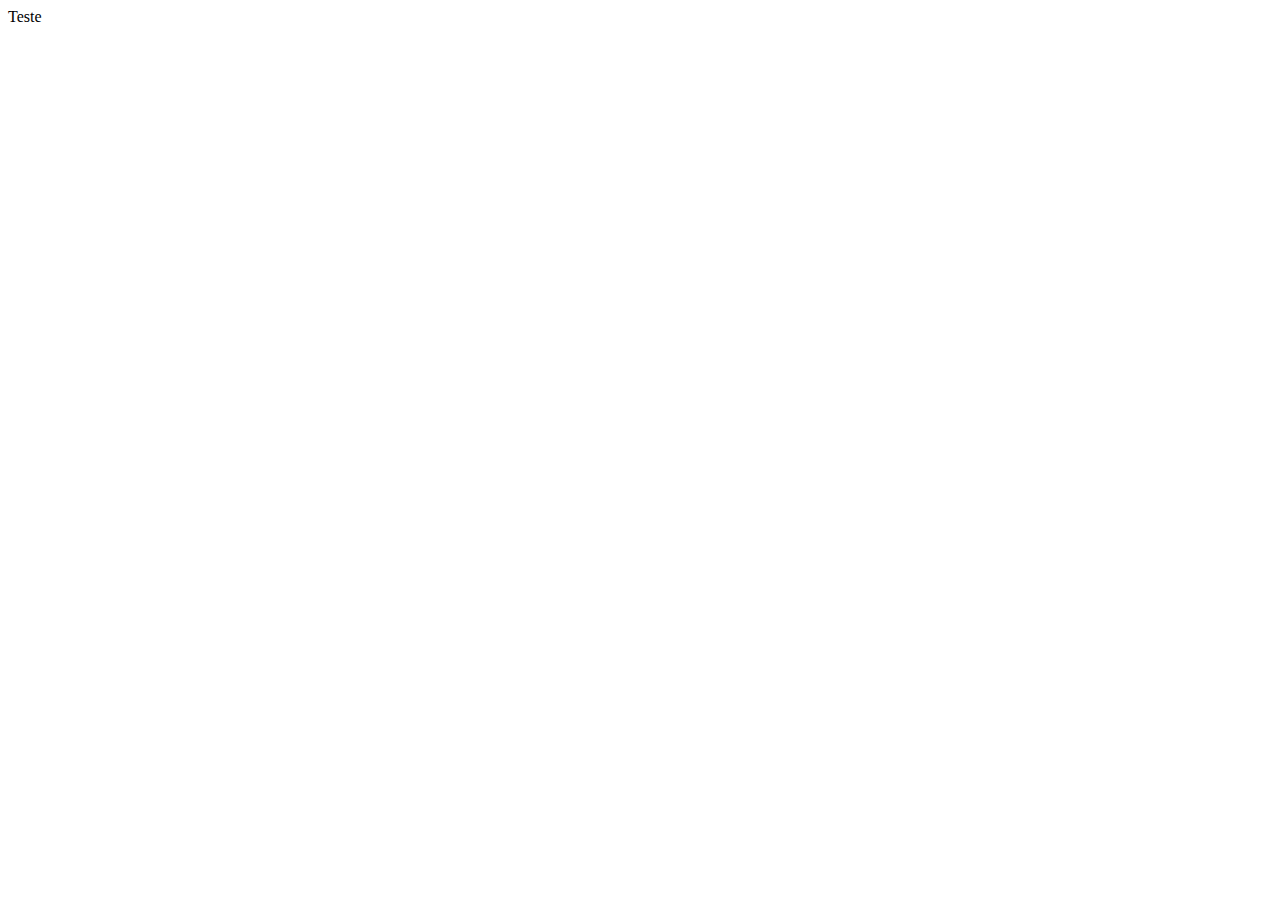
==== ecommerce.html @ 1e040b03 "Finalização da Página Inicial" ====
<!DOCTYPE html>
<html lang="en">
  <head>
    <meta charset="UTF-8" />
    <meta name="viewport" content="width=device-width, initial-scale=1.0" />
    <title>Document</title>
  </head>
  <body>
    Teste
  </body>
</html>
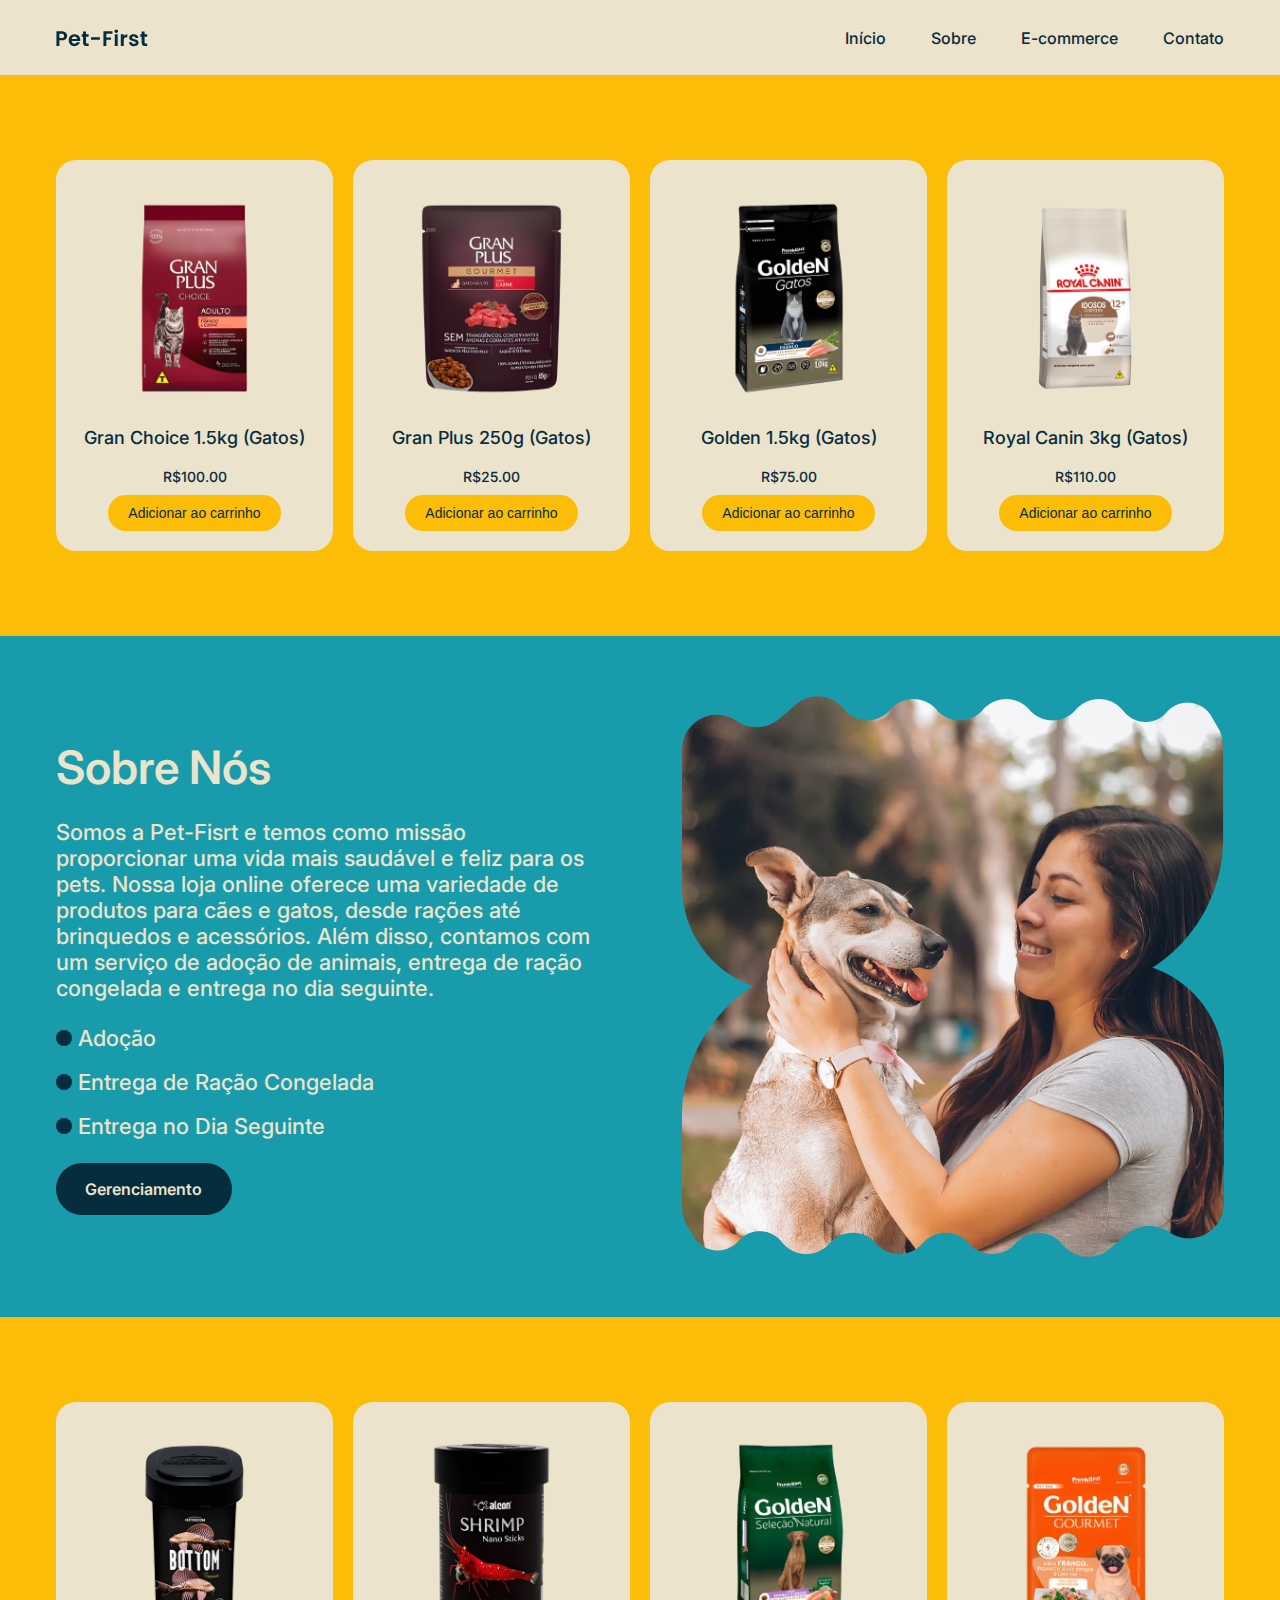
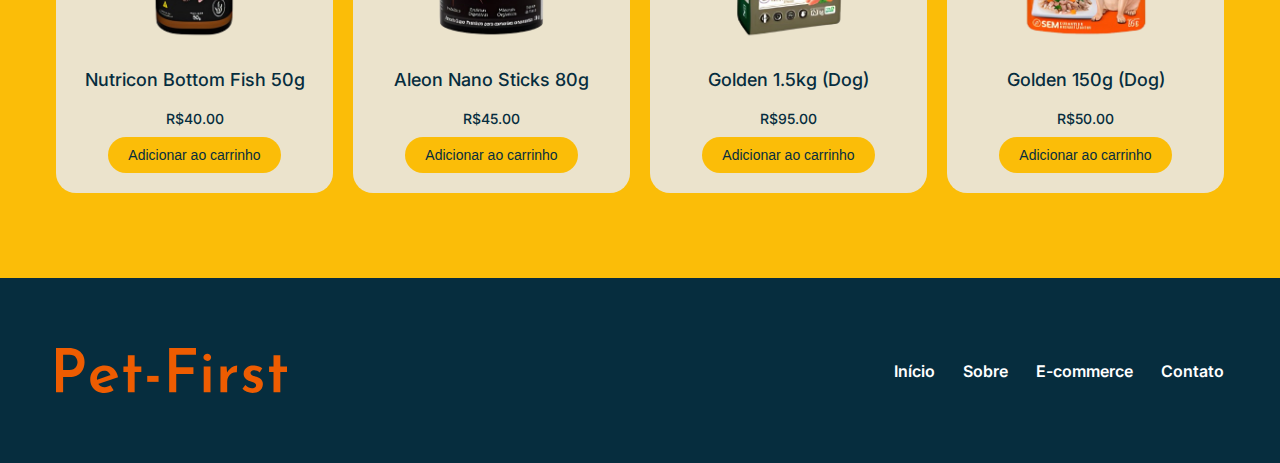
==== commit 7f3a906a: "Construção da Página E-commerce" ====
--- a/ecommerce.html
+++ b/ecommerce.html
@@ -1,11 +1,228 @@
 <!DOCTYPE html>
-<html lang="en">
+<html lang="pt-br">
   <head>
+    <link rel="preconnect" href="https://fonts.googleapis.com" />
+    <link rel="preconnect" href="https://fonts.gstatic.com" crossorigin />
+    <link
+      href="https://fonts.googleapis.com/css2?family=Inter:wght@500;600;700&family=Poppins:wght@500;600;700&display=swap"
+      rel="stylesheet"
+    />
+    <link
+      rel="stylesheet"
+      href="https://cdn.jsdelivr.net/npm/swiper@11/swiper-bundle.min.css"
+    />
     <meta charset="UTF-8" />
     <meta name="viewport" content="width=device-width, initial-scale=1.0" />
-    <title>Document</title>
+    <title>E-Commerce</title>
+    <link rel="icon" href="/img/favicon.svg" type="image/svg" />
+    <link rel="stylesheet" href="css/main.min.css" />
+    <script defer src="/js/responsivo_header.js"></script>
+    <script defer src="/js/local_ecommerce.js"></script>
   </head>
   <body>
-    Teste
+    <header class="header">
+      <div class="container">
+        <a href="#" class="logo"
+          ><img src="/img/Logo.svg" alt="Logo Pet-First"
+        /></a>
+        <nav class="nav">
+          <button
+            class="btn-menu"
+            aria-label="Abrir Menu"
+            aria-haspopup="true"
+            aria-controls="menu"
+            aria-expanded="false"
+          >
+            Menu<span class="hamburger"></span>
+          </button>
+          <ul class="menu" id="menu" role="menu">
+            <li><a href="index.html#s-hero">Início</a></li>
+            <li><a href="index.html#s-parent">Sobre</a></li>
+            <li><a href="/ecommerce.html">E-commerce</a></li>
+            <li><a href="index.html#s-formulario">Contato</a></li>
+          </ul>
+        </nav>
+      </div>
+    </header>
+    <section class="s-product-cards" aria-label="Product List">
+      <div class="container">
+        <div class="cards" role="list">
+          <div class="cardproduto" role="listitem">
+            <img
+              src="/img/1-card_ecommerce.png"
+              alt="Gran Choice 1.5kg (Gatos)"
+            />
+            <h3>Gran Choice 1.5kg (Gatos)</h3>
+            <p>R$100.00</p>
+            <button
+              aria-label="Adicionar Gran Choice 1.5kg (Gatos) ao carrinho"
+              onclick="addToCart('Gran Choice 1.5kg (Gatos)', 100.00)"
+            >
+              Adicionar ao carrinho
+            </button>
+          </div>
+          <div class="cardproduto" role="listitem">
+            <img src="/img/2-card_ecommerce.png" alt="Gran Plus 250g (Gatos)" />
+            <h3>Gran Plus 250g (Gatos)</h3>
+            <p>R$25.00</p>
+            <button
+              aria-label="Adicionar Gran Plus 250g (Gatos) ao carrinho"
+              onclick="addToCart('Gran Plus 250g (Gatos)', 25.00)"
+            >
+              Adicionar ao carrinho
+            </button>
+          </div>
+          <div class="cardproduto" role="listitem">
+            <img src="/img/3-card_ecommerce.png" alt="Golden 1.5kg (Gatos)" />
+            <h3>Golden 1.5kg (Gatos)</h3>
+            <p>R$75.00</p>
+            <button
+              aria-label="Adcionar Golden 1.5kg (Gatos) ao carrinho"
+              onclick="addToCart('Golden 1.5kg (Gatos)', 75.00)"
+            >
+              Adicionar ao carrinho
+            </button>
+          </div>
+          <div class="cardproduto" role="listitem">
+            <img
+              src="/img/4-card_ecommerce.png"
+              alt="Royal Canin 3kg (Gatos)"
+            />
+            <h3>Royal Canin 3kg (Gatos)</h3>
+            <p>R$110.00</p>
+            <button
+              aria-label="Adicionar Royal Canin 3kg (Gatos) ao carrinho"
+              onclick="addToCart('Royal Canin 3kg (Gatos)', 110.00)"
+            >
+              Adicionar ao carrinho
+            </button>
+          </div>
+        </div>
+      </div>
+    </section>
+    <section class="s-parent" id="s-parent">
+      <div class="container">
+        <div class="text_s-parent">
+          <h2>Sobre Nós</h2>
+          <p>
+            Somos a Pet-Fisrt e temos como missão proporcionar uma vida mais
+            saudável e feliz para os pets. Nossa loja online oferece uma
+            variedade de produtos para cães e gatos, desde rações até brinquedos
+            e acessórios. Além disso, contamos com um serviço de adoção de
+            animais, entrega de ração congelada e entrega no dia seguinte.
+          </p>
+          <ul>
+            <li>
+              <span
+                ><svg
+                  width="16"
+                  height="16"
+                  viewBox="0 0 16 16"
+                  fill="none"
+                  xmlns="http://www.w3.org/2000/svg"
+                >
+                  <circle cx="8" cy="8.00012" r="8" fill="#062D3E" />
+                </svg> </span
+              >Adoção
+            </li>
+            <li>
+              <span
+                ><svg
+                  width="16"
+                  height="16"
+                  viewBox="0 0 16 16"
+                  fill="none"
+                  xmlns="http://www.w3.org/2000/svg"
+                >
+                  <circle cx="8" cy="8.00012" r="8" fill="#062D3E" />
+                </svg> </span
+              >Entrega de Ração Congelada
+            </li>
+            <li>
+              <span
+                ><svg
+                  width="16"
+                  height="16"
+                  viewBox="0 0 16 16"
+                  fill="none"
+                  xmlns="http://www.w3.org/2000/svg"
+                >
+                  <circle cx="8" cy="8.00012" r="8" fill="#062D3E" />
+                </svg> </span
+              >Entrega no Dia Seguinte
+            </li>
+          </ul>
+          <a href="/gerenciamento.html" class="btn">Gerenciamento</a>
+        </div>
+        <img
+          src="img/img_s-parent.png"
+          alt="Imagem de um cachorro com uma mulher"
+        />
+      </div>
+    </section>
+    <section class="s-product-cards" aria-label="Product List">
+      <div class="container">
+        <div class="cards" role="list">
+          <div class="cardproduto" role="listitem">
+            <img
+              src="/img/5-card_ecommerce.png"
+              alt="Nutricon Bottom Fish 50g"
+            />
+            <h3>Nutricon Bottom Fish 50g</h3>
+            <p>R$40.00</p>
+            <button
+              aria-label="Adicionar Nutricon Bottom Fish 50g ao carrinho"
+              onclick="addToCart('Nutricon Bottom Fish 50g', 40.00)"
+            >
+              Adicionar ao carrinho
+            </button>
+          </div>
+          <div class="cardproduto" role="listitem">
+            <img src="/img/6-card_ecommerce.png" alt="Aleon Nano Sticks 80g" />
+            <h3>Aleon Nano Sticks 80g</h3>
+            <p>R$45.00</p>
+            <button
+              aria-label="Adicionar Aleon Nano Sticks 80g ao carrinho"
+              onclick="addToCart('Aleon Nano Sticks 80g', 45.00)"
+            >
+              Adicionar ao carrinho
+            </button>
+          </div>
+          <div class="cardproduto" role="listitem">
+            <img src="/img/7-card_ecommerce.png" alt="Golden 1.5kg (Dog)" />
+            <h3>Golden 1.5kg (Dog)</h3>
+            <p>R$95.00</p>
+            <button
+              aria-label="Adcionar Golden 1.5kg (Dog) ao carrinho"
+              onclick="addToCart('Golden 1.5kg (Dog)', 95.00)"
+            >
+              Adicionar ao carrinho
+            </button>
+          </div>
+          <div class="cardproduto" role="listitem">
+            <img src="/img/8-card_ecommerce.png" alt="Golden 150g (Dog)" />
+            <h3>Golden 150g (Dog)</h3>
+            <p>R$50.00</p>
+            <button
+              aria-label="Adicionar Golden 150g (Dog) ao carrinho"
+              onclick="addToCart('Golden 150g (Dog)', 50.00)"
+            >
+              Adicionar ao carrinho
+            </button>
+          </div>
+        </div>
+      </div>
+    </section>
+    <footer>
+      <div class="container">
+        <img src="/img/Pet-First_Logo-Footer.svg" alt="Logo Pet-First" />
+        <div class="footer-links">
+          <a href="index.html#s-hero">Início</a>
+          <a href="index.html#s-parent">Sobre</a>
+          <a href="/ecommerce.html">E-commerce</a>
+          <a href="index.html#s-formulario">Contato</a>
+        </div>
+      </div>
+    </footer>
   </body>
 </html>
--- a/css/main.min.css
+++ b/css/main.min.css
@@ -0,0 +1 @@
+*{margin:0;padding:0;box-sizing:border-box;-webkit-font-smoothing:antialiased}img{max-width:100%;display:block}button{cursor:pointer;background-color:rgba(0,0,0,0);border:none}ul{list-style:none}a{text-decoration:none;display:inline-block}.container{width:100%;max-width:1216px;margin:0 auto;padding:0 1.5rem}@media(max-width: 768px){.container{padding:0 1rem}}.header{background-color:#ebe3cc;display:flex;align-items:center;justify-content:space-between;height:4.6875rem;padding:1rem}.header .container{display:flex;align-items:center;justify-content:space-between}@media(max-width: 768px){.header .nav.active .menu{height:calc(100vh - 4.6875rem);visibility:visible;overflow-y:auto}}@media(max-width: 768px){.header .nav.active .hamburger{border-top-color:rgba(0,0,0,0)}}@media(max-width: 768px){.header .nav.active .hamburger::before{transform:rotate(135deg)}}@media(max-width: 768px){.header .nav.active .hamburger::after{transform:rotate(-135deg);top:-0.4375rem}}.header .menu{list-style:none;display:flex;gap:45px}@media(max-width: 768px){.header .menu{display:block;position:absolute;top:4.6875rem;left:0;background:#ebe3cc;text-align:center;width:100%;height:0;z-index:100;visibility:hidden;overflow-y:hidden;transition:all .5s ease;flex-direction:column}}.header .menu a{transition:all .3s ease;color:#062d3e;font-family:Inter;font-size:16px;font-style:normal;font-weight:500;line-height:normal}@media(max-width: 768px){.header .menu a{padding:1rem 0;margin-inline:1rem;border-bottom:3px solid #fbbd08;font-size:24px}}.header .menu a:hover{color:#fff;position:relative;z-index:3}.header .menu a:hover::after{content:"";position:absolute;top:70%;left:50%;transform:translate(-50%, -50%);width:141px;height:41px;background:url("/img/img_hover_navbar.svg") no-repeat center center;background-size:cover;z-index:-1}@media(max-width: 768px){.header .menu a:hover{color:inherit;position:static}.header .menu a:hover::after{content:none}}.header .btn-menu{display:none}@media(max-width: 768px){.header .btn-menu{background:none;border:none;font:inherit;display:flex;align-items:center;gap:.5rem;padding:1rem 0;cursor:pointer;color:#062d3e;font-family:Inter;font-size:16px;font-style:normal;font-weight:500;line-height:normal}}@media(max-width: 768px){.header .btn-menu .hamburger{border-top:.125rem solid;width:1.25rem}.header .btn-menu .hamburger::after,.header .btn-menu .hamburger::before{content:" ";display:block;width:1.25rem;height:.125rem;background:currentColor;margin-top:.3125rem;position:relative;transition:.3s}}.s-hero{padding-top:60px;padding-bottom:45px;background-color:#ebe3cc}@media(max-width: 768px){.s-hero{padding-bottom:105px}}.s-hero .container{display:flex;flex-direction:row}@media(max-width: 768px){.s-hero .container{flex-direction:column;align-items:center}}.s-hero .pet-first{display:flex;gap:28px;flex-direction:column;width:788px}@media(max-width: 1024px){.s-hero .pet-first{width:688px}}@media(max-width: 768px){.s-hero .pet-first{width:100%}}.s-hero .pet-first .top-first{display:flex;gap:8px;align-items:center}@media(max-width: 768px){.s-hero .pet-first .top-first{justify-content:center}}@media(max-width: 768px){.s-hero .pet-first .top-first img{width:45px;height:45px}}.s-hero .pet-first .top-first p{color:#189cab;font-family:Inter;font-size:24px;font-style:normal;font-weight:500}@media(max-width: 768px){.s-hero .pet-first .top-first p{font-size:18px}}.s-hero .pet-first .text-first{position:relative;display:flex;gap:40px;flex-direction:column;align-items:flex-start}@media(max-width: 768px){.s-hero .pet-first .text-first{align-items:center}}.s-hero .pet-first .text-first h1{color:#062d3e;font-family:Inter;font-size:96px;font-style:normal;font-weight:700;line-height:92px;letter-spacing:-4.8px;text-transform:uppercase}@media(max-width: 1024px){.s-hero .pet-first .text-first h1{font-size:58px;line-height:46px;letter-spacing:-2.4px}}@media(max-width: 768px){.s-hero .pet-first .text-first h1{font-size:48px;line-height:36px;letter-spacing:-1.8px;text-align:center}}.s-hero .pet-first .text-first h1 .laranja{color:#ed5c01}.s-hero .pet-first .text-first .btn{transition:all .3s ease;padding:1rem 1.8rem;border-radius:122px;background-color:#ed5c01;color:#fff;font-family:Inter;font-size:16px;font-style:normal;font-weight:600;line-height:normal}.s-hero .pet-first .text-first .btn:hover{background-color:#fff;color:#ed5c01}.s-hero .carrossel-dog{width:449px;height:647px}@media(max-width: 1024px){.s-hero .carrossel-dog{width:249px;height:347px}}.s-hero .carrossel-dog .swiper .mySwiper{position:relative}.s-hero .carrossel-dog .controles{padding:5px;z-index:10;background-color:#189cab;width:449px;height:54px;border-radius:230px;position:absolute;bottom:0;left:0;display:flex;justify-content:space-between;align-items:center}@media(max-width: 1024px){.s-hero .carrossel-dog .controles{width:249px}}.s-hero .carrossel-dog .controles .custom-next,.s-hero .carrossel-dog .controles .custom-prev{z-index:10;display:flex;justify-content:center;align-items:center;background-color:#062d3e;color:#000;width:123px;height:43px;border-radius:500px;cursor:pointer}.s-hero .carrossel-dog .controles .custom-next svg,.s-hero .carrossel-dog .controles .custom-prev svg{margin-bottom:1px;width:24px;height:24px}.s-hero .carrossel-dog .controles .swiper-pagination{z-index:8;display:flex;justify-content:center;align-items:center;gap:8px}.s-hero .carrossel-dog .controles .swiper-pagination-bullet{width:10px;height:10px;background:#189cab;border:1px solid #fff;border-radius:50%;opacity:.7}.s-hero .carrossel-dog .controles .swiper-pagination-bullet-active{background:#fff;opacity:1}.s-hero .carrossel-dog .controles .swiper-pagination-bullets.swiper-pagination-horizontal{bottom:auto}.s-category{background-color:#ed5c01;padding-top:20px;padding-bottom:20px}.s-category p{color:#fff;text-align:center;font-family:Inter;font-size:34px;font-style:normal;font-weight:500}.s-category .container{height:306px;position:relative;display:flex;justify-content:space-between;align-items:center;gap:24px}@media(max-width: 768px){.s-category .container{flex-direction:column;height:auto}}.s-category .differences{display:flex;justify-content:center;align-items:center;flex-direction:column}.s-category .differences .quantidade{background-color:#fbbd08;width:154px;height:154px;border-radius:500px;display:flex;justify-content:center;align-items:center}.s-category .differences .quantidade p{font-size:64px;color:#062d3e}.s-category .img-category{display:flex;justify-content:center;align-items:center;gap:24px}@media(max-width: 768px){.s-category .img-category{flex-direction:column}}.s-category .img-category .category{display:flex;justify-content:center;align-items:center;flex-direction:column;gap:22px}@media(max-width: 768px){.s-category .img-category .category{flex-direction:row}}.s-category .img-category .jasper{display:flex;justify-content:center;align-items:center;flex-direction:column;gap:6px}@media(max-width: 1024px){.s-category .img-category .jasper{display:none}}@media(max-width: 768px){.s-category .img-category .jasper{display:block}}.s-category .img-category .jasper .jasperp{font-size:18px}.s-parent{padding-top:60px;padding-bottom:60px;background-color:#189cab}.s-parent .container{display:flex;flex-direction:row;justify-content:space-between;align-items:center;gap:90px}@media(max-width: 1024px){.s-parent .container{flex-direction:column}}.s-parent .text_s-parent{display:flex;flex-direction:column;gap:24px}.s-parent .text_s-parent h2{color:#ebe3cc;font-family:Inter;font-size:46px;font-style:normal;font-weight:600}.s-parent .text_s-parent p,.s-parent .text_s-parent li{color:#ebe3cc;font-family:Inter;font-size:22px;font-style:normal;font-weight:500}.s-parent .text_s-parent ul{display:flex;flex-direction:column;gap:18px}.s-parent .text_s-parent .btn{transition:all .3s ease;padding:1rem 1.8rem;border-radius:122px;background-color:#062d3e;color:#ebe3cc;font-family:Inter;font-size:16px;font-style:normal;font-weight:600;line-height:normal;max-width:176px}.s-parent .text_s-parent .btn:hover{background-color:#ebe3cc;color:#062d3e}.s-formulario{background-color:#fbbd08}.s-formulario .container{display:flex;justify-content:space-between;align-items:center}@media(max-width: 768px){.s-formulario .container{flex-direction:column;justify-content:center;align-items:center}}.s-formulario .img_s-formulario{display:flex;justify-content:center;align-items:center;flex-direction:column;gap:24px}@media(max-width: 768px){.s-formulario .img_s-formulario{display:none}}.s-formulario .img_s-formulario p{color:#fff;text-align:center;font-family:Inter;font-size:34px;font-style:normal;font-weight:500}.s-formulario .img_s-formulario p span{font-size:22px}.s-formulario .form_s-formulario{display:flex;flex-direction:column;justify-content:center;background-color:#ed5c01;padding:60px;max-width:500px}.s-formulario .form_s-formulario h2{font-family:Inter;font-size:36px;font-style:normal;font-weight:400;color:#062d3e;margin-bottom:36px}.s-formulario .form_s-formulario form input,.s-formulario .form_s-formulario form select{background-color:#ed5c01;border:none;border-bottom:1px solid #fff;outline:none;width:100%;margin-bottom:10px;padding:5px 0;color:#fff;font-family:Inter;font-size:20px;font-style:normal;font-weight:400;color:#fff;margin-bottom:36px}.s-formulario .form_s-formulario form input::placeholder,.s-formulario .form_s-formulario form select::placeholder{font-family:Inter;font-size:20px;font-style:normal;font-weight:400;color:#fff}.s-formulario .form_s-formulario form button{background-color:#fbbd08;color:#000;border:none;padding:18px 18px;border-radius:500px;font-family:Inter;font-size:16px;font-style:normal;font-weight:600}body{background-color:#fbbd08}body .containerg{width:100%;max-width:1216px;margin:0 auto;padding:0 1.5rem;display:grid;grid-template-columns:repeat(auto-fill, minmax(300px, 1fr));gap:20px;padding:20px}body .card{transition:all .3s ease;background-color:#ebe3cc;border-radius:15px;padding:50px;cursor:pointer;display:flex;flex-direction:column;gap:20px}body .card:hover{transform:scale(1.05)}body .card p{color:#062d3e;font-family:Inter;font-size:16px;font-style:normal;font-weight:600}body .modal{display:flex;justify-content:center;align-items:center;position:fixed;top:0;left:0;width:100%;height:100%;background-color:rgba(0,0,0,.5)}body .modal-content{background-color:#ebe3cc;padding:50px;border-radius:15px;max-width:500px;width:100%;display:flex;flex-direction:column;gap:20px}body .modal-content h2{color:#062d3e;font-family:Inter;font-size:24px;font-style:normal;font-weight:600}body .modal-content p{color:#062d3e;font-family:Inter;font-size:16px;font-style:normal;font-weight:600}body .close-button{color:#062d3e;font-size:2.5rem;cursor:pointer}.s-product-cards .cards{display:grid;grid-template-columns:repeat(auto-fill, minmax(220px, 1fr));gap:20px;padding-top:85px;padding-bottom:85px}.s-product-cards .cards .cardproduto{background-color:#ebe3cc;padding:20px;text-align:center;display:flex;flex-direction:column;justify-content:center;align-items:center;border-radius:20px}.s-product-cards .cards .cardproduto img{max-width:100%;height:auto}.s-product-cards .cards .cardproduto h3,.s-product-cards .cards .cardproduto p{margin:10px 0;color:#062d3e;font-family:Inter;font-weight:500}.s-product-cards .cards .cardproduto p,.s-product-cards .cards .cardproduto button{font-size:14px}.s-product-cards .cards .cardproduto h3{font-size:18px}.s-product-cards .cards .cardproduto button{border-radius:20px;padding:10px 20px;background-color:#fbbd08;color:#062d3e;border:none;cursor:pointer;transition:all .3s ease}.s-product-cards .cards .cardproduto button:hover{scale:1.1}footer{background-color:#062d3e;padding-top:70px;padding-bottom:70px}footer .container{display:flex;justify-content:space-between;align-items:center;flex-direction:row}@media(max-width: 768px){footer .container{flex-direction:column;gap:42px}}footer .container .footer-links{display:flex;gap:28px}@media(max-width: 768px){footer .container .footer-links{flex-direction:column;align-items:center;gap:16px}}footer .container .footer-links a{transition:all .3s ease;color:#fff;font-family:Inter;font-size:16px;font-style:normal;font-weight:600}footer .container .footer-links a:hover{color:#ed5c01}@media(max-width: 768px){footer .container .footer-links a:hover{color:#fff}}@media(max-width: 768px){footer .container .footer-links a{font-size:24px}}/*# sourceMappingURL=main.min.css.map */